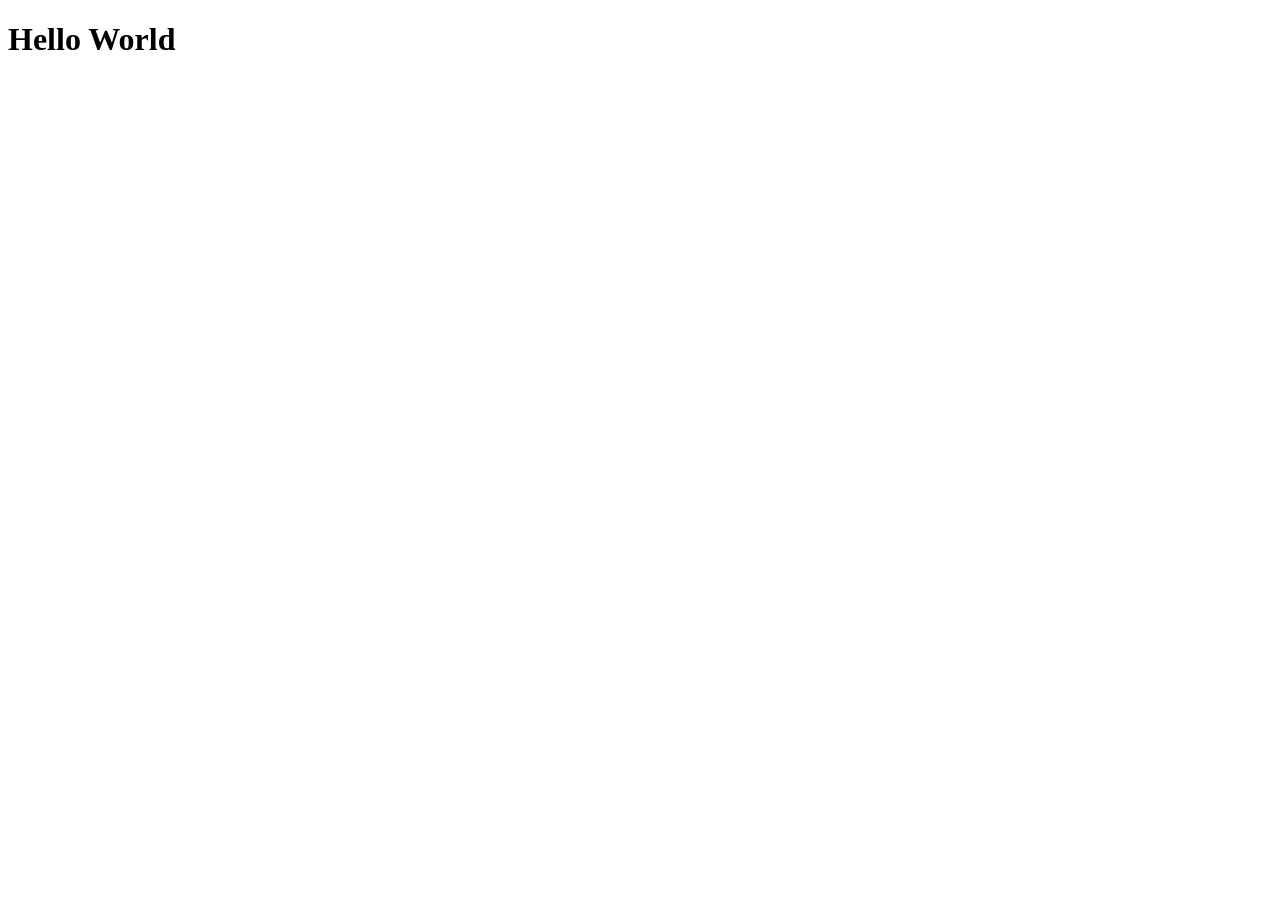
==== index.html @ 813969f3 "index.html" ====
<!DOCTYPE html>

<html>

	<head>

		<meta charset="utf-8" />

		<meta name="viewport" content="width=device-width, initial-scale=1">

		<title>WebCatX</title>

	</head>

	<body>

		<h1>Hello World</h1>

	</body>

</html>
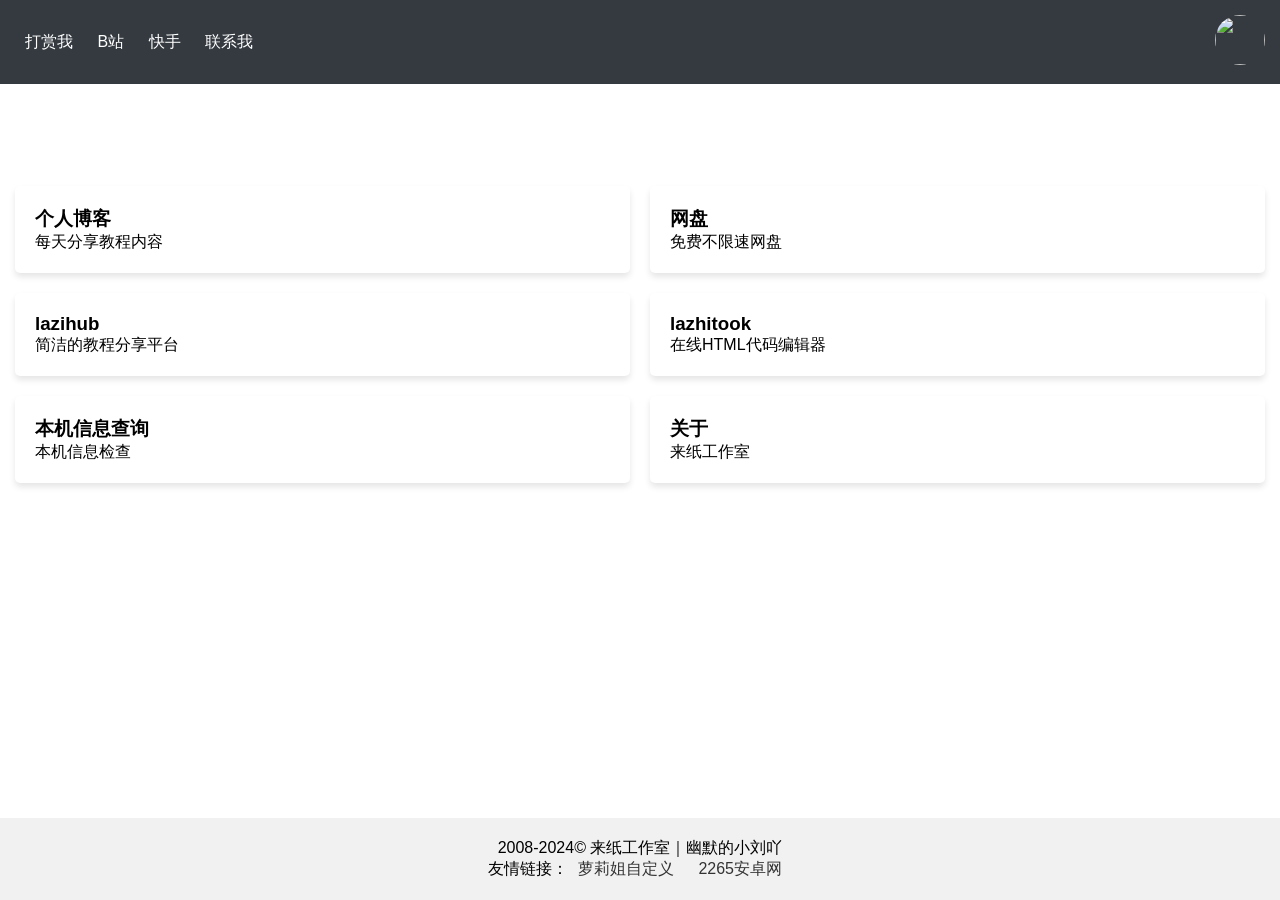
==== commit c3721f9f: "更新 index.html" ====
--- a/index.html
+++ b/index.html
@@ -1,21 +1,258 @@
+
 <!DOCTYPE html>
-
-<html>
-
-	<head>
-
-		<meta charset="utf-8" />
-
-		<meta name="viewport" content="width=device-width, initial-scale=1">
-
-		<title>WebCatX</title>
-
-	</head>
-
-	<body>
-
-		<h1>Hello World</h1>
-
-	</body>
-
+<html lang="zh">
+<head>
+    <meta charset="UTF-8">
+    <meta name="viewport" content="width=device-width, initial-scale=1.0">
+    <title>幽默的小刘吖个人主页</title>
+    <style>
+        /* 内嵌CSS样式 */
+        body, h3, p {
+            margin: 0;
+            padding: 0;
+        }
+        header {
+            background-color:  #343a40;
+            color: white;
+            padding: 15px;
+            display: flex;
+            justify-content: space-between;
+            align-items: center;
+        }
+        .nav a {
+            color: white;
+            text-decoration: none;
+            margin: 0 10px;
+        }
+        .profile img {
+            border-radius: 50%;
+            width: 50px;
+            height: 50px;
+            object-fit: cover;
+        }
+        .website-list {
+            display: grid;
+            grid-template-columns: repeat(2, 1fr);
+            gap: 20px;
+            padding: 15px;
+        }
+        .website-block {
+            background-color: white;
+            box-shadow: 0 4px 6px rgba(0, 0, 0, 0.1);
+            padding: 20px;
+            border-radius: 5px;
+            cursor: pointer;
+            transition: transform 0.3s;
+        }
+        .website-block:hover {
+            transform: translateY(-5px);
+        }
+        footer {
+            background-color:  #007bff;
+            padding: 20px;
+            text-align: center;
+            font-size: 14px;
+        }
+        .translucent-bar {
+            position: fixed;
+            bottom: 0;
+            left: 0;
+            right: 0;
+            height: 50px;
+            background-color: rgba(0, 0, 0, 0.5);
+            display: flex;
+            align-items: center;
+            justify-content: center;
+            color: white;
+            font-size: 16px;
+        }
+    </style>
+    <script>
+        // 内嵌JS脚本
+        document.addEventListener('DOMContentLoaded', function() {
+            var blocks = document.querySelectorAll('.website-block');
+blocks.forEach(function(block) {
+                block.addEventListener('click', function() {
+                    window.location.href = this.dataset.url; // 使用data-url属性跳转
+                });
+            });
+        });
+    </script>
+</head>
+<body>
+    <!-- 顶栏区域 -->
+    <header>
+        <div class="nav">
+            <a href="https://flowus.cn/share/e90296a1-c5f4-4582-ac3c-02f20d5fc34e">打赏我</a>
+            <a href="https://b23.tv/sJ3cZkA">B站             </a>
+            <a href="https://v.kuaishou.com/Q9ZbKR">快手</a>
+            <a href="https://flowus.cn/share/ec836f1d-db61-4f2b-841c-03243377e831
+">联系我</a>
+        </div>
+        <div class="profile">
+            <a href="https://xiaoliu1775.top" target="_blank"><img src="https://s21.ax1x.com/2024/07/31/pkO1CNV.jpg" ></a>
+        </div>
+    </header>
+
+</body>
 </html>
+<h1>&#12288</h1>
+
+    <!-- 网站列表区域，点击跳转 -->
+    <main class="website-list">
+        <div class="website-block" data-url="uid1564896.html">
+            <h3>个人博客</h3>
+            <p>每天分享教程内容</p>
+        </div>
+        <div class="website-block" data-url="https://cloud.xiaoliu1775.top">
+            <h3>网盘</h3>
+            <p>免费不限速网盘</p>
+        </div>
+        <div class="website-block" data-url="https://flowus.cn/share/84c8af88-6528-4493-8638-a72fdb5965a4">
+            <h3>lazihub</h3>
+            <p>简洁的教程分享平台</p>
+        </div>
+        <div class="website-block" data-url="lithtml.html">
+            <h3>lazhitook</h3>
+            <p>在线HTML代码编辑器</p>
+        </div>
+<div class="website-block" data-url="https://sino.rth10.com/Check.html">
+            <h3>本机信息查询</h3>
+            <p>本机信息检查</p>
+        </div>
+<div class="website-block" data-url="https://flowus.cn/share/792b2ab3-aa1e-421a-8b6e-22c88ee75308">
+            <h3>关于</h3>
+            <p>来纸工作室</p>
+        </div>
+    <!-- 更多网站块... -->
+    </main>
+    </body>
+ </html>
+    <head>
+<style>
+body {
+  font-family: Arial, sans-serif;
+  display: flex;
+  flex-direction: column;
+  min-height: 100vh;
+  margin: 0;
+}
+
+.header {
+  position: fixed;
+  top: 0;
+  left: 0;
+  right: 0;
+  background-color: #333;
+  color: white;
+  padding: 15px;
+  display: flex;
+  justify-content: space-between;
+  z-index: 100;
+}
+
+.search-box {
+  position: relative;
+  width: 300px;
+  margin: -450px auto -100px;
+  border-radius: 20px;
+  box-shadow: 0 4px 6px rgba(0,0,0,0.1);
+  overflow: hidden;
+}
+
+.search-box input {
+  width: 100%;
+  padding: 15px 15px;
+  border: none;
+  outline: none;
+  background-color: #f9f9f9;
+  border-radius: 40px;
+  transition: width 0.4s ease-in-out;
+}
+
+.search-box button {
+  position: absolute;
+  top: 50%;
+  right: 20px;
+  transform: translateY(-50%);
+  background-color: transparent;
+  border: none;
+  cursor: pointer;
+}
+
+.sidebar {
+  position: fixed;
+  top: 60px;
+  right: -300px;
+  width: 300px;
+  height: calc(100vh - 60px);
+  background-color: #f1f1f1;
+  transition: right 0.3s;
+  z-index: 100;
+}
+
+.sidebar.open {
+  right: 0;
+}
+
+.category {
+  margin-top: 120px;
+}
+
+.card {
+  background-color: #fff;
+  border-radius: 10px;
+  padding: 20px;
+  box-shadow: 0 2px 4px rgba(0,0,0,0.1);
+  text-align: center;
+  margin: 10px;
+  transition: box-shadow 0.3s;
+}
+
+.card:hover {
+  box-shadow: 0 8px 16px rgba(0,0,0,0.2);
+}
+
+.footer {
+  background-color: #f1f1f1;
+  padding: 20px;
+  text-align: center;
+  position: absolute;
+  bottom: 0;
+  left: 0;
+  right: 0;
+}
+
+.footer p {
+  margin: 0;
+}
+
+.footer a {
+  color: #333;
+  text-decoration: none;
+  margin: 0 10px;
+}
+</style>
+<script>
+document.querySelector('.toggle-sidebar').addEventListener('click', function() {
+  document.querySelector('.sidebar').classList.toggle('open');
+});
+
+document.querySelectorAll('.card').forEach(card => {
+  card.addEventListener('click', function(e) {
+    e.preventDefault();
+    console.log('Clicked on:', this.href);
+  });
+});
+</script>
+
+
+<p>  </p>
+</div>
+<div class="footer">
+  <p>2008-2024©&#32  来纸工作室｜幽默的小刘吖
+  <p>友情链接：<a href="http://ass.xiaoliu1775.icu">萝莉姐自定义</a> <a href="http://2265.com/">2265安卓网</a>
+</div>
+
+</body>
+</html>
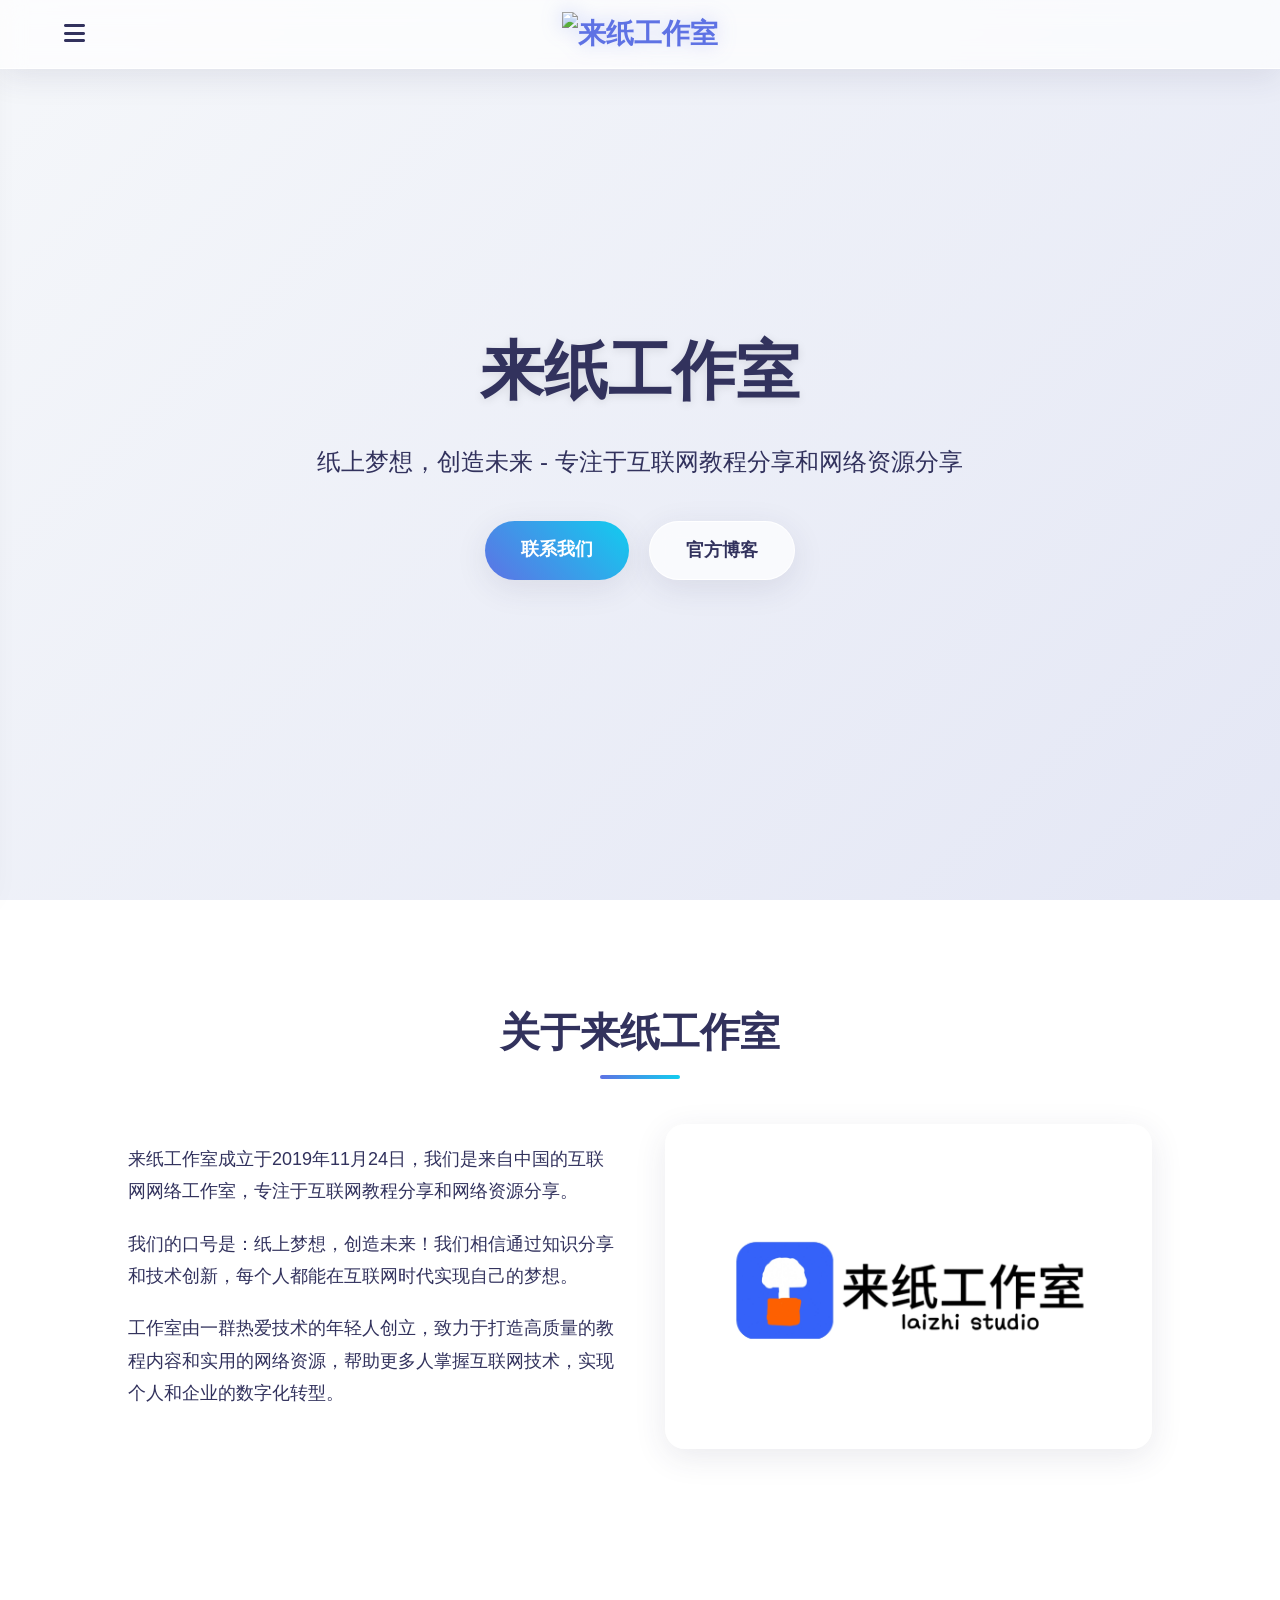
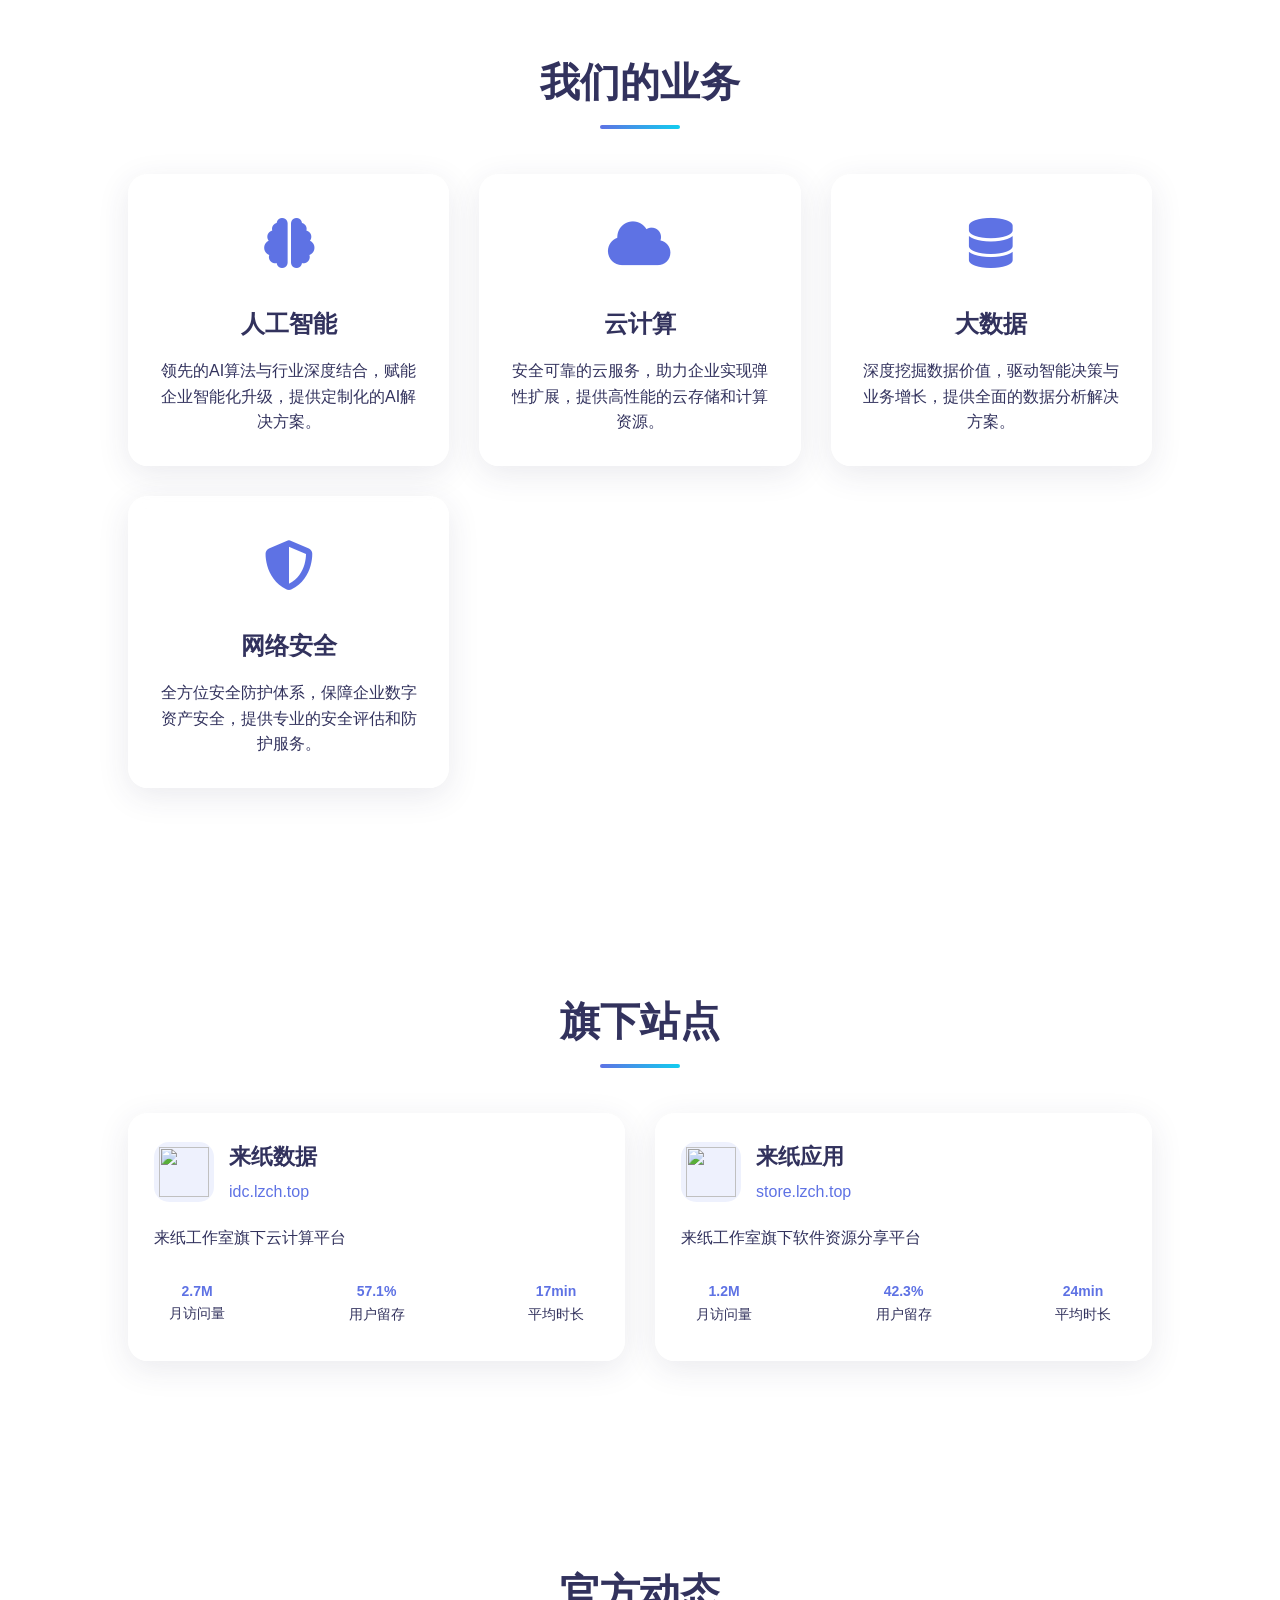
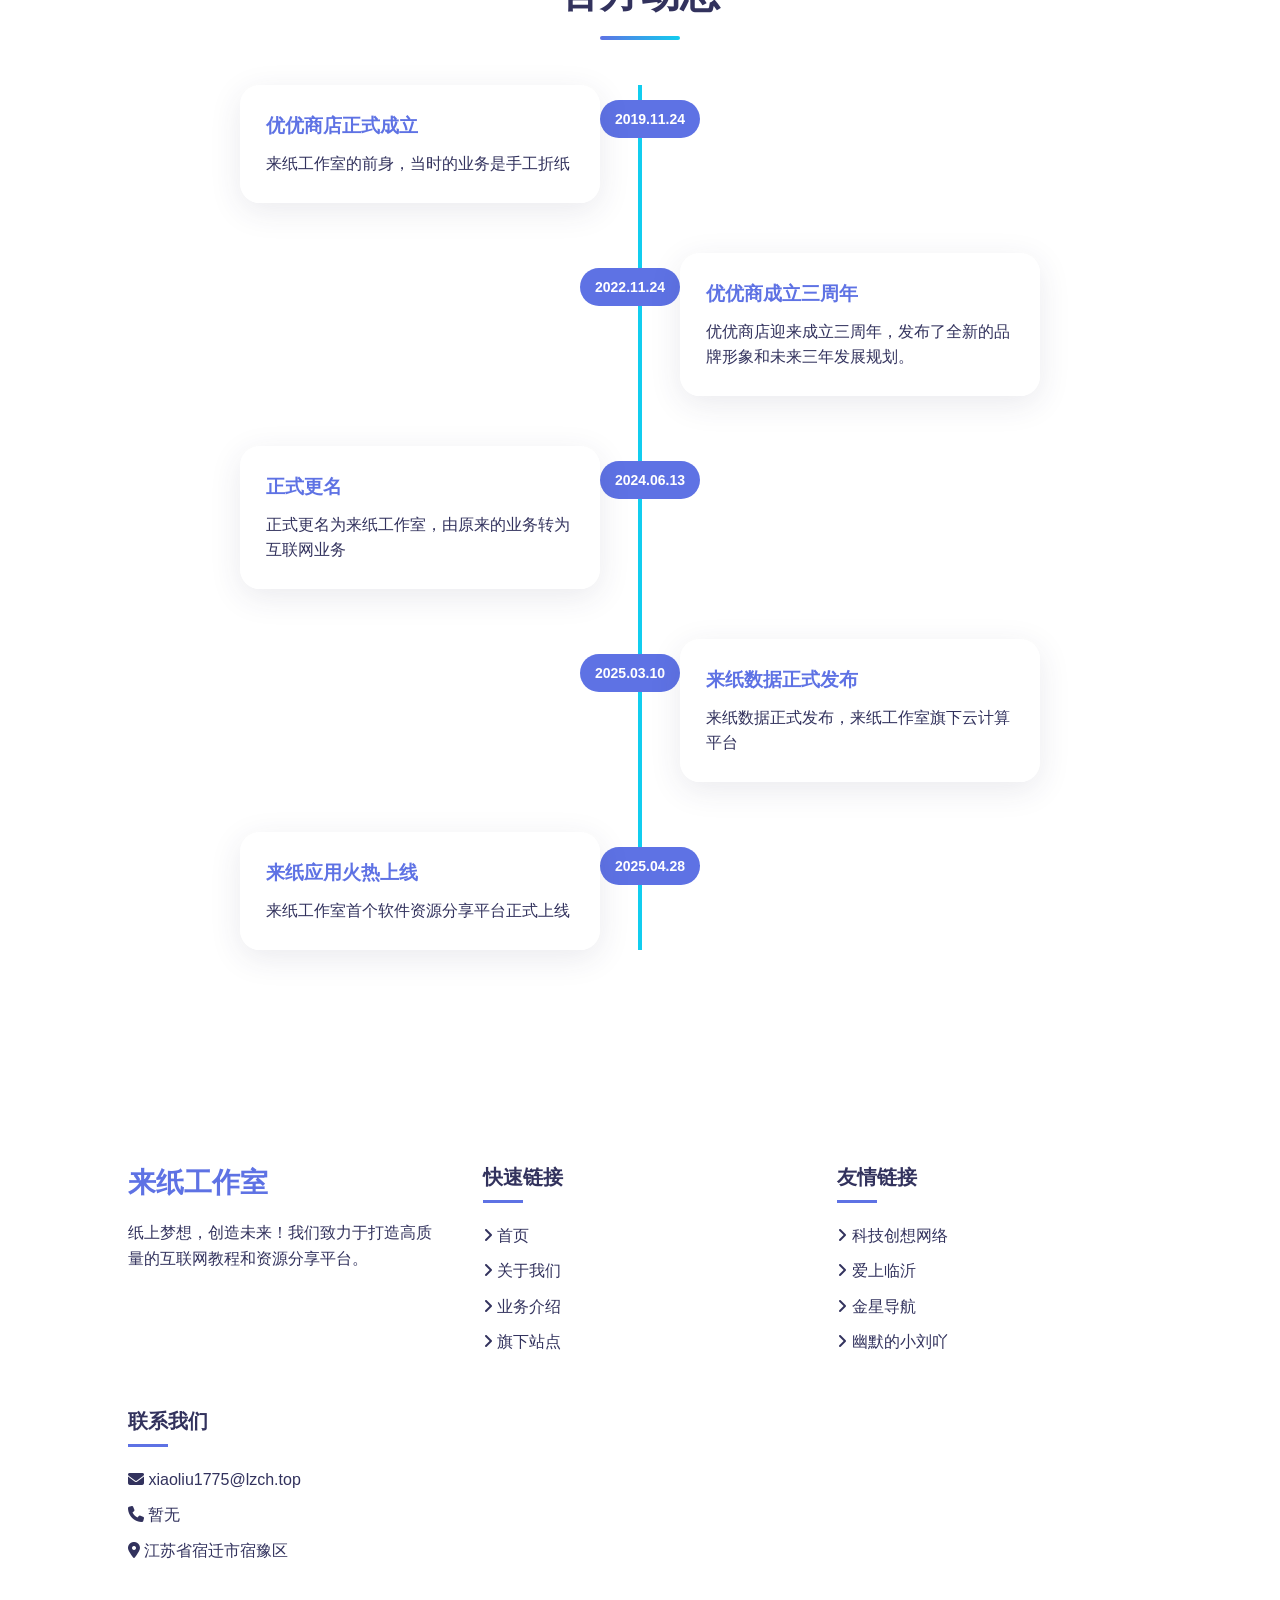
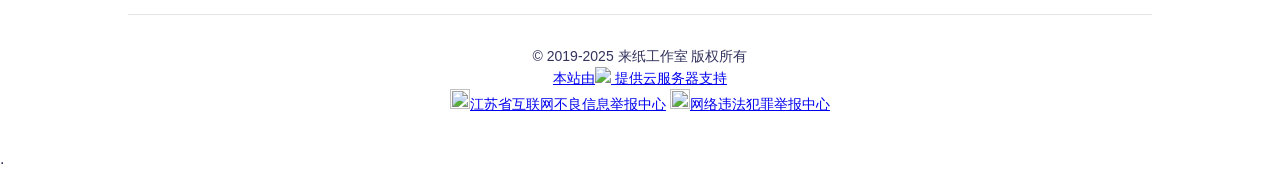
==== commit 17f3b531: "Add files via upload" ====
--- a/index.html
+++ b/index.html
@@ -1,258 +1,337 @@
-
 <!DOCTYPE html>
-<html lang="zh">
+<html lang="zh-CN">
 <head>
     <meta charset="UTF-8">
+    <meta http-equiv="X-UA-Compatible" content="IE=edge,chrome=1"/ >
     <meta name="viewport" content="width=device-width, initial-scale=1.0">
-    <title>幽默的小刘吖个人主页</title>
-    <style>
-        /* 内嵌CSS样式 */
-        body, h3, p {
-            margin: 0;
-            padding: 0;
-        }
-        header {
-            background-color:  #343a40;
-            color: white;
-            padding: 15px;
-            display: flex;
-            justify-content: space-between;
-            align-items: center;
-        }
-        .nav a {
-            color: white;
-            text-decoration: none;
-            margin: 0 10px;
-        }
-        .profile img {
-            border-radius: 50%;
-            width: 50px;
-            height: 50px;
-            object-fit: cover;
-        }
-        .website-list {
-            display: grid;
-            grid-template-columns: repeat(2, 1fr);
-            gap: 20px;
-            padding: 15px;
-        }
-        .website-block {
-            background-color: white;
-            box-shadow: 0 4px 6px rgba(0, 0, 0, 0.1);
-            padding: 20px;
-            border-radius: 5px;
-            cursor: pointer;
-            transition: transform 0.3s;
-        }
-        .website-block:hover {
-            transform: translateY(-5px);
-        }
-        footer {
-            background-color:  #007bff;
-            padding: 20px;
-            text-align: center;
-            font-size: 14px;
-        }
-        .translucent-bar {
-            position: fixed;
-            bottom: 0;
-            left: 0;
-            right: 0;
-            height: 50px;
-            background-color: rgba(0, 0, 0, 0.5);
-            display: flex;
-            align-items: center;
-            justify-content: center;
-            color: white;
-            font-size: 16px;
-        }
-    </style>
-    <script>
-        // 内嵌JS脚本
-        document.addEventListener('DOMContentLoaded', function() {
-            var blocks = document.querySelectorAll('.website-block');
-blocks.forEach(function(block) {
-                block.addEventListener('click', function() {
-                    window.location.href = this.dataset.url; // 使用data-url属性跳转
-                });
-            });
-        });
-    </script>
+    <title>来纸工作室 - 纸上梦想，创造未来</title>
+    <meta name="title" content="江苏省来纸网络科技工作室">
+    <link rel="icon" href="/favicon.ico" type="image/x-icon">
+    <meta name="keywords" content="来纸工作室,互联网业务,技术与分享,来纸工作室运营团队,网站搭建,云计算平台">
+    <meta name="Description" content="来纸工作室，成立于2019年11月24日，我们是来自中国的互联网网络工作室，专注于互联网教程分享和网络资源分享的互联网工作室。我们的口号是:纸上梦想，创造未来！">
+    <link rel="stylesheet" href="https://cdnjs.cloudflare.com/ajax/libs/font-awesome/6.4.0/css/all.min.css">
+    <link rel="stylesheet" href="css/style.css">
+    <script src="js/script.js"></script> <!-- 调用js来实现侧滑拦 -->
+        
 </head>
 <body>
-    <!-- 顶栏区域 -->
-    <header>
-        <div class="nav">
-            <a href="https://flowus.cn/share/e90296a1-c5f4-4582-ac3c-02f20d5fc34e">打赏我</a>
-            <a href="https://b23.tv/sJ3cZkA">B站             </a>
-            <a href="https://v.kuaishou.com/Q9ZbKR">快手</a>
-            <a href="https://flowus.cn/share/ec836f1d-db61-4f2b-841c-03243377e831
-">联系我</a>
-        </div>
-        <div class="profile">
-            <a href="https://xiaoliu1775.top" target="_blank"><img src="https://s21.ax1x.com/2024/07/31/pkO1CNV.jpg" ></a>
-        </div>
-    </header>
-
+    <!-- 导航栏 -->
+    <nav class="navbar">
+        <button class="sidebar-toggle">
+            <i class="fas fa-bars"></i>
+        </button>
+        <div class="logo">
+            <img src="https://img1.zhuxu.asia/img/2025/05/7a21.png" alt="来纸工作室">
+        </div>
+    </nav>
+<!-- 侧边栏 -->
+    <div class="sidebar">
+        <a href="#"><i class="fas fa-home"></i> 首页</a>
+        <a href="blog.html"><i class="fas fa-newspaper"></i> 官方文章</a>
+        <a href="link.html" class="active"><i class="fas fa-link"></i> 友情链接</a>
+        <a href="#about"><i class="fas fa-info-circle"></i> 关于我们</a>
+        <a href="#services"><i class="fas fa-cogs"></i> 业务介绍</a>
+        <a href="#sites"><i class="fas fa-globe"></i> 旗下站点</a>
+        <a href="#timeline"><i class="fas fa-history"></i> 官方动态</a>
+        <a href="#contact"><i class="fas fa-envelope"></i> 联系我们</a>
+        <br>
+    <button onclick="window.open('kjcx1pro-API/')" 
+        style="position:fixed; right:20px; background:#4285f4; color:white; border:none; padding:12px 24px; border-radius:8px; cursor:pointer">用户中心</button>
+    </div>
+    
+    <div class="sidebar-overlay"></div>
+
+    <!-- 首页顶部图 -->
+    <section class="hero">
+        <h1>来纸工作室</h1>
+        <p>纸上梦想，创造未来 - 专注于互联网教程分享和网络资源分享</p>
+        <div class="hero-buttons">
+            <a href="#contact" class="btn btn-primary">联系我们</a>
+            <a href="blog.html" class="btn">官方博客</a>
+        </div>
+    </section>
+
+    <!-- 关于我们 -->
+    <section id="about" class="section">
+        <h2 class="section-title">关于来纸工作室</h2>
+        <div class="about">
+            <div class="about-content">
+                <p>来纸工作室成立于2019年11月24日，我们是来自中国的互联网网络工作室，专注于互联网教程分享和网络资源分享。</p>
+                <p>我们的口号是：纸上梦想，创造未来！我们相信通过知识分享和技术创新，每个人都能在互联网时代实现自己的梦想。</p>
+                <p>工作室由一群热爱技术的年轻人创立，致力于打造高质量的教程内容和实用的网络资源，帮助更多人掌握互联网技术，实现个人和企业的数字化转型。</p>
+            </div>
+            <div class="about-image">
+                <img src="img/lz.png" alt="工作室团队">
+            </div>
+        </div>
+    </section>
+
+    <!-- 业务介绍 -->
+    <section id="services" class="section services">
+        <h2 class="section-title">我们的业务</h2>
+        <div class="services-grid">
+            <div class="service-card">
+                <div class="service-icon">
+                    <i class="fas fa-brain"></i>
+                </div>
+                <h3>人工智能</h3>
+                <p>领先的AI算法与行业深度结合，赋能企业智能化升级，提供定制化的AI解决方案。</p>
+            </div>
+            
+            <div class="service-card">
+                <div class="service-icon">
+                    <i class="fas fa-cloud"></i>
+                </div>
+                <h3>云计算</h3>
+                <p>安全可靠的云服务，助力企业实现弹性扩展，提供高性能的云存储和计算资源。</p>
+            </div>
+            
+            <div class="service-card">
+                <div class="service-icon">
+                    <i class="fas fa-database"></i>
+                </div>
+                <h3>大数据</h3>
+                <p>深度挖掘数据价值，驱动智能决策与业务增长，提供全面的数据分析解决方案。</p>
+            </div>
+            
+            <div class="service-card">
+                <div class="service-icon">
+                    <i class="fas fa-shield-alt"></i>
+                </div>
+                <h3>网络安全</h3>
+                <p>全方位安全防护体系，保障企业数字资产安全，提供专业的安全评估和防护服务。</p>
+            </div>
+        </div>
+    </section>
+
+    <!-- 旗下站点 -->
+    <section id="sites" class="section">
+        <h2 class="section-title">旗下站点</h2>
+        <div class="sites-grid">
+            <div class="site-card">
+                <div class="site-header">
+                    <div class="site-icon">
+                        <img src="https://img1.zhuxu.asia/img/2025/05/c247.png" width="50" height="50">
+                    </div>
+                    <div class="site-info">
+                        <h3>来纸数据</h3>
+                        <a href="https://idc.lzch.top/">idc.lzch.top</a>
+                    </div>
+                </div>
+                <p class="site-description">来纸工作室旗下云计算平台</p>
+                <div class="site-stats">
+                    <div class="stat-item">
+                        <div class="stat-value">2.7M</div>
+                        <div>月访问量</div>
+                    </div>
+                    <div class="stat-item">
+                        <div class="stat-value">57.1%</div>
+                        <div>用户留存</div>
+                    </div>
+                    <div class="stat-item">
+                        <div class="stat-value">17min</div>
+                        <div>平均时长</div>
+                    </div>
+                </div>
+            </div>
+            
+            <div class="site-card">
+                <div class="site-header">
+                    <div class="site-icon">
+                        <img src="https://img1.zhuxu.asia/img/2025/06/7dee.png" width="50" height="50">
+                    </div>
+                    <div class="site-info">
+                        <h3>来纸应用</h3>
+                        <a href="https://store.lzch.top">store.lzch.top</a>
+                    </div>
+                </div>
+                <p class="site-description">来纸工作室旗下软件资源分享平台</p>
+                <div class="site-stats">
+                    <div class="stat-item">
+                        <div class="stat-value">1.2M</div>
+                        <div>月访问量</div>
+                    </div>
+                    <div class="stat-item">
+                        <div class="stat-value">42.3%</div>
+                        <div>用户留存</div>
+                    </div>
+                    <div class="stat-item">
+                        <div class="stat-value">24min</div>
+                        <div>平均时长</div>
+                    </div>
+                </div>
+            </div>
+        </div>
+    </section>
+
+    <!-- 官方动态 -->
+    <section id="timeline" class="section">
+        <h2 class="section-title">官方动态</h2>
+        <div class="timeline">
+            <div class="timeline-item">
+                <div class="timeline-date">2019.11.24</div>
+                <div class="timeline-content">
+                    <h3>优优商店正式成立</h3>
+                    <p>来纸工作室的前身，当时的业务是手工折纸</p>
+                </div>
+            </div>
+            
+            <div class="timeline-item">
+                <div class="timeline-date">2022.11.24</div>
+                <div class="timeline-content">
+                    <h3>优优商成立三周年</h3>
+                    <p>优优商店迎来成立三周年，发布了全新的品牌形象和未来三年发展规划。</p>
+                </div>
+            </div>
+            
+            <div class="timeline-item">
+                <div class="timeline-date">2024.06.13</div>
+                <div class="timeline-content">
+                    <h3>正式更名</h3>
+                    <p>正式更名为来纸工作室，由原来的业务转为互联网业务</p>
+                </div>
+            </div>
+            
+            <div class="timeline-item">
+                <div class="timeline-date">2025.03.10</div>
+                <div class="timeline-content">
+                    <h3>来纸数据正式发布</h3>
+                    <p>来纸数据正式发布，来纸工作室旗下云计算平台</p>
+                </div>
+            </div>
+            
+            <div class="timeline-item">
+                <div class="timeline-date">2025.04.28</div>
+                <div class="timeline-content">
+                    <h3>来纸应用火热上线</h3>
+                    <p>来纸工作室首个软件资源分享平台正式上线</p>
+                </div>
+            </div>
+        </div>
+    </section>
+
+    <!-- 页脚 -->
+    <footer id="contact">
+        <div class="footer-content">
+            <div class="footer-links">
+                <div class="footer-logo">来纸工作室</div>
+                <p>纸上梦想，创造未来！我们致力于打造高质量的互联网教程和资源分享平台。</p>
+            </div>
+            
+            <div class="footer-links">
+                <h3>快速链接</h3>
+                <ul>
+                    <li><a href="#"><i class="fas fa-angle-right"></i> 首页</a></li>
+                    <li><a href="#about"><i class="fas fa-angle-right"></i> 关于我们</a></li>
+                    <li><a href="#services"><i class="fas fa-angle-right"></i> 业务介绍</a></li>
+                    <li><a href="#sites"><i class="fas fa-angle-right"></i> 旗下站点</a></li>
+                </ul>
+            </div>
+            
+            <div class="footer-links">
+                <h3>友情链接</h3>
+                <ul>
+                    <li><a href="https://www.kjcx1.top"><i class="fas fa-angle-right"></i> 科技创想网络</a></li>
+                    <li><a href="https://053986.xyz/"><i class="fas fa-angle-right"></i> 爱上临沂</a></li>
+                    <li><a href="https://dh.hx520.fun/"><i class="fas fa-angle-right"></i> 金星导航</a></li>
+                    <li><a href="https://blog.lzch.top/"><i class="fas fa-angle-right"></i> 幽默的小刘吖</a></li>
+                </ul>
+            </div><div class="footer-links">
+                <h3>联系我们</h3>
+                <ul>
+                    <li><i class="fas fa-envelope"></i> xiaoliu1775@lzch.top</li>
+                    <li><i class="fas fa-phone"></i> 暂无</li>
+                    <li><i class="fas fa-map-marker-alt"></i> 江苏省宿迁市宿豫区</li>
+                </ul>
+            </div>
+        </div>
+        
+        <div class="copyright">
+            &copy; 2019-2025 来纸工作室 版权所有
+         <br><a href="https://idc.lzch.top" target="_blank"> 本站由<img src="https://img1.zhuxu.asia/img/2025/03/0d97.png" width="50" /> 提供云服务器支持</a>
+         <br><a href="https://www.js12377.cn/" title="中央网信办举报中心" target="_blank"><img style="width:20px;height:20px;" src="https://img1.zhuxu.asia/img/2024/12/2261d05c406a6473.png">江苏省互联网不良信息举报中心</a>
+<a href="https://cyberpolice.mps.gov.cn/" title="网络违法犯罪举报中心" target="_blank"><img style="width:20px;height:20px;" src="https://img1.zhuxu.asia/img/2025/02/4e31.png">网络违法犯罪举报中心</a>
+        </div>
+    </footer>
+
+    <script>
+        // 导航栏滚动效果
+        window.addEventListener('scroll', function() {
+            const navbar = document.querySelector('.navbar');
+            if (window.scrollY > 50) {
+                navbar.classList.add('scrolled');
+            } else {
+                navbar.classList.remove('scrolled');
+            }
+        });
+        
+        // 侧边栏切换
+        const sidebarToggle = document.querySelector('.sidebar-toggle');
+        const sidebar = document.querySelector('.sidebar');
+        const overlay = document.querySelector('.sidebar-overlay');
+        
+        sidebarToggle.addEventListener('click', function() {
+            sidebar.classList.toggle('active');
+            overlay.classList.toggle('active');
+        });
+        
+        overlay.addEventListener('click', function() {
+            sidebar.classList.remove('active');
+            overlay.classList.remove('active');
+        });
+        
+        // 平滑滚动
+        document.querySelectorAll('a[href^="#"]').forEach(anchor => {
+            anchor.addEventListener('click', function(e) {
+                e.preventDefault();
+                
+                const target = document.querySelector(this.getAttribute('href'));
+                if (target) {
+                    // 关闭侧边栏
+                    sidebar.classList.remove('active');
+                    overlay.classList.remove('active');
+                    
+                    window.scrollTo({
+                        top: target.offsetTop - 80,
+                        behavior: 'smooth'
+                    });
+                }
+            });
+        });
+        
+        // 页面加载动画
+        window.addEventListener('load', function() {
+            document.body.classList.add('loaded');
+            
+            // 元素动画
+            const animateOnScroll = () => {
+                const elements = document.querySelectorAll('.service-card, .site-card, .timeline-item');
+                elements.forEach(el => {
+                    const position = el.getBoundingClientRect();
+                    if (position.top < window.innerHeight * 0.9) {
+                        el.style.opacity = '1';
+                        el.style.transform = 'translateY(0)';
+                    }
+                });
+            };
+            
+            // 初始化元素位置
+            document.querySelectorAll('.service-card, .site-card').forEach(el => {
+                el.style.opacity = '0';
+                el.style.transform = 'translateY(30px)';
+                el.style.transition = 'opacity 0.6s ease, transform 0.6s ease';
+            });
+            
+            document.querySelectorAll('.timeline-item').forEach(el => {
+                el.style.opacity = '0';
+                el.style.transform = 'translateX(-30px)';
+                el.style.transition = 'opacity 0.6s ease, transform 0.6s ease';
+            });
+            
+            // 监听滚动事件
+            window.addEventListener('scroll', animateOnScroll);
+            animateOnScroll(); // 初始执行一次
+        });
+    </script>
 </body>
-</html>
-<h1>&#12288</h1>
-
-    <!-- 网站列表区域，点击跳转 -->
-    <main class="website-list">
-        <div class="website-block" data-url="uid1564896.html">
-            <h3>个人博客</h3>
-            <p>每天分享教程内容</p>
-        </div>
-        <div class="website-block" data-url="https://cloud.xiaoliu1775.top">
-            <h3>网盘</h3>
-            <p>免费不限速网盘</p>
-        </div>
-        <div class="website-block" data-url="https://flowus.cn/share/84c8af88-6528-4493-8638-a72fdb5965a4">
-            <h3>lazihub</h3>
-            <p>简洁的教程分享平台</p>
-        </div>
-        <div class="website-block" data-url="lithtml.html">
-            <h3>lazhitook</h3>
-            <p>在线HTML代码编辑器</p>
-        </div>
-<div class="website-block" data-url="https://sino.rth10.com/Check.html">
-            <h3>本机信息查询</h3>
-            <p>本机信息检查</p>
-        </div>
-<div class="website-block" data-url="https://flowus.cn/share/792b2ab3-aa1e-421a-8b6e-22c88ee75308">
-            <h3>关于</h3>
-            <p>来纸工作室</p>
-        </div>
-    <!-- 更多网站块... -->
-    </main>
-    </body>
- </html>
-    <head>
-<style>
-body {
-  font-family: Arial, sans-serif;
-  display: flex;
-  flex-direction: column;
-  min-height: 100vh;
-  margin: 0;
-}
-
-.header {
-  position: fixed;
-  top: 0;
-  left: 0;
-  right: 0;
-  background-color: #333;
-  color: white;
-  padding: 15px;
-  display: flex;
-  justify-content: space-between;
-  z-index: 100;
-}
-
-.search-box {
-  position: relative;
-  width: 300px;
-  margin: -450px auto -100px;
-  border-radius: 20px;
-  box-shadow: 0 4px 6px rgba(0,0,0,0.1);
-  overflow: hidden;
-}
-
-.search-box input {
-  width: 100%;
-  padding: 15px 15px;
-  border: none;
-  outline: none;
-  background-color: #f9f9f9;
-  border-radius: 40px;
-  transition: width 0.4s ease-in-out;
-}
-
-.search-box button {
-  position: absolute;
-  top: 50%;
-  right: 20px;
-  transform: translateY(-50%);
-  background-color: transparent;
-  border: none;
-  cursor: pointer;
-}
-
-.sidebar {
-  position: fixed;
-  top: 60px;
-  right: -300px;
-  width: 300px;
-  height: calc(100vh - 60px);
-  background-color: #f1f1f1;
-  transition: right 0.3s;
-  z-index: 100;
-}
-
-.sidebar.open {
-  right: 0;
-}
-
-.category {
-  margin-top: 120px;
-}
-
-.card {
-  background-color: #fff;
-  border-radius: 10px;
-  padding: 20px;
-  box-shadow: 0 2px 4px rgba(0,0,0,0.1);
-  text-align: center;
-  margin: 10px;
-  transition: box-shadow 0.3s;
-}
-
-.card:hover {
-  box-shadow: 0 8px 16px rgba(0,0,0,0.2);
-}
-
-.footer {
-  background-color: #f1f1f1;
-  padding: 20px;
-  text-align: center;
-  position: absolute;
-  bottom: 0;
-  left: 0;
-  right: 0;
-}
-
-.footer p {
-  margin: 0;
-}
-
-.footer a {
-  color: #333;
-  text-decoration: none;
-  margin: 0 10px;
-}
-</style>
-<script>
-document.querySelector('.toggle-sidebar').addEventListener('click', function() {
-  document.querySelector('.sidebar').classList.toggle('open');
-});
-
-document.querySelectorAll('.card').forEach(card => {
-  card.addEventListener('click', function(e) {
-    e.preventDefault();
-    console.log('Clicked on:', this.href);
-  });
-});
-</script>
-
-
-<p>  </p>
-</div>
-<div class="footer">
-  <p>2008-2024©&#32  来纸工作室｜幽默的小刘吖
-  <p>友情链接：<a href="http://ass.xiaoliu1775.icu">萝莉姐自定义</a> <a href="http://2265.com/">2265安卓网</a>
-</div>
-
-</body>
-</html>+</html>.
--- a/css/style.css
+++ b/css/style.css
@@ -0,0 +1,595 @@
+* {
+            margin: 0;
+            padding: 0;
+            box-sizing: border-box;
+            font-family: 'Segoe UI', 'Microsoft YaHei', sans-serif;
+        }
+        
+        :root {
+            --primary: #5e72e4;
+            --secondary: #11cdef;
+            --accent: #2dce89;
+            --light: rgba(255, 255, 255, 0.95);
+            --dark: #32325d;
+            --glass: rgba(255, 255, 255, 0.7);
+            --glass-border: rgba(255, 255, 255, 0.9);
+            --shadow: 0 8px 32px rgba(50, 50, 93, 0.1);
+            --transition: all 0.4s ease;
+        }
+        
+        body {
+            background: linear-gradient(135deg, #f5f7fa, #e4e7f5);
+            color: var(--dark);
+            line-height: 1.6;
+            background-attachment: fixed;
+            overflow-x: hidden;
+        }
+        
+        /* 导航栏样式 */
+        .navbar {
+            position: fixed;
+            top: 0;
+            left: 0;
+            width: 100%;
+            display: flex;
+            justify-content: space-between;
+            align-items: center;
+            padding: 20px 5%;
+            background: var(--glass);
+            backdrop-filter: blur(12px);
+            -webkit-backdrop-filter: blur(12px);
+            border-bottom: 1px solid var(--glass-border);
+            z-index: 1000;
+            transition: var(--transition);
+            box-shadow: var(--shadow);
+        }
+        
+        .navbar.scrolled {
+            padding: 15px 5%;
+            background: rgba(255, 255, 255, 0.95);
+        }
+        
+        .logo {
+            position: absolute;
+            left: 50%;
+            transform: translateX(-50%);
+            font-size: 28px;
+            font-weight: 700;
+            color: var(--primary);
+        }
+        
+        .logo img {
+            height: 50px;
+            filter: drop-shadow(0 0 10px rgba(94, 114, 228, 0.3));
+        }
+        
+        .sidebar-toggle {
+            background: none;
+            border: none;
+            color: var(--dark);
+            font-size: 24px;
+            cursor: pointer;
+            z-index: 1001;
+        }
+      /* 侧边栏 */
+        .sidebar {
+            position: fixed;
+            top: 0;
+            left: -300px;
+            width: 280px;
+            height: 100%;
+            background: var(--glass);
+            backdrop-filter: blur(15px);
+            -webkit-backdrop-filter: blur(15px);
+            padding: 80px 20px 20px;
+            z-index: 999;
+            transition: var(--transition);
+            border-right: 1px solid var(--glass-border);
+            box-shadow: 10px 0 30px rgba(0, 0, 0, 0.05);
+        }
+        
+        .sidebar.active {
+            left: 0;
+        }
+        
+        .sidebar a {
+            display: block;
+            color: var(--dark);
+            text-decoration: none;
+            padding: 12px 15px;
+            margin: 10px 0;
+            border-radius: 8px;
+            transition: var(--transition);
+        }
+        
+        .sidebar a:hover {
+            background: rgba(94, 114, 228, 0.1);
+        }
+        
+        .sidebar-overlay {
+            position: fixed;
+            top: 0;
+            left: 0;
+            width: 100%;
+            height: 100%;
+            background: rgba(0, 0, 0, 0.3);
+            backdrop-filter: blur(5px);
+            z-index: 998;
+            opacity: 0;
+            visibility: hidden;
+            transition: var(--transition);
+        }
+        
+        .sidebar-overlay.active {
+            opacity: 1;
+            visibility: visible;
+        }
+      /* 首页顶部图 */
+        .hero {
+            height: 100vh;
+            display: flex;
+            flex-direction: column;
+            justify-content: center;
+            align-items: center;
+            text-align: center;
+            padding: 0 20px;
+            position: relative;
+            overflow: hidden;
+            color: var(--dark);
+        }
+        
+        .hero::before {
+            content: '';
+            position: absolute;
+            top: 0;
+            left: 0;
+            width: 100%;
+            height: 100%;
+            background: url('https://images.unsplash.com/photo-1517245386807-bb43f82c33c4?q=80&w=2070') no-repeat center/cover;
+            opacity: 0.2;
+            z-index: -1;
+        }
+        
+        .hero h1 {
+            font-size: 4rem;
+            margin-bottom: 20px;
+            text-shadow: 0 2px 10px rgba(0, 0, 0, 0.1);
+        }
+        
+        .hero p {
+            font-size: 1.5rem;
+            max-width: 700px;
+            margin-bottom: 40px;
+            color: var(--dark);
+        }
+        
+        .hero-buttons {
+            display: flex;
+            gap: 20px;
+            z-index: 1;
+        }
+        
+        .btn {
+            padding: 14px 36px;
+            border-radius: 50px;
+            text-decoration: none;
+            font-weight: 600;
+            transition: var(--transition);
+            backdrop-filter: blur(10px);
+            -webkit-backdrop-filter: blur(10px);
+            border: 1px solid var(--glass-border);
+            background: var(--glass);
+            color: var(--dark);
+            font-size: 18px;
+            box-shadow: var(--shadow);
+        }
+        
+        .btn:hover {
+            transform: translateY(-5px);
+            box-shadow: 0 10px 20px rgba(0, 0, 0, 0.1);
+            background: rgba(255, 255, 255, 0.9);
+        }
+        
+        .btn-primary {
+            background: linear-gradient(45deg, var(--primary), var(--secondary));
+            border: none;
+            color: white;
+        }
+        
+        /* 内容区域 */
+        .section {
+            padding: 100px 10%;
+        }
+      .section-title {
+            text-align: center;
+            font-size: 2.5rem;
+            margin-bottom: 60px;
+            position: relative;
+            color: var(--dark);
+        }
+        
+        .section-title::after {
+            content: '';
+            position: absolute;
+            bottom: -15px;
+            left: 50%;
+            transform: translateX(-50%);
+            width: 80px;
+            height: 4px;
+            background: linear-gradient(to right, var(--primary), var(--secondary));
+            border-radius: 2px;
+        }
+        
+        /* 关于我们 */
+        .about {
+            display: flex;
+            align-items: center;
+            gap: 50px;
+            flex-wrap: wrap;
+        }
+        
+        .about-content {
+            flex: 1;
+            min-width: 300px;
+        }
+        
+        .about-content p {
+            margin-bottom: 20px;
+            font-size: 18px;
+            line-height: 1.8;
+            color: var(--dark);
+        }
+        
+        .about-image {
+            flex: 1;
+            min-width: 300px;
+            border-radius: 20px;
+            overflow: hidden;
+            box-shadow: var(--shadow);
+        }
+        
+        .about-image img {
+            width: 100%;
+            height: auto;
+            display: block;
+            transition: transform 0.5s ease;
+        }
+        
+        .about-image:hover img {
+            transform: scale(1.05);
+        }
+        
+        /* 业务介绍 */
+        .services {
+            background: rgba(255, 255, 255, 0.3);
+            backdrop-filter: blur(5px);
+            -webkit-backdrop-filter: blur(5px);
+            border-top: 1px solid var(--glass-border);
+            border-bottom: 1px solid var(--glass-border);
+        }
+        
+        .services-grid {
+            display: grid;
+            grid-template-columns: repeat(auto-fit, minmax(280px, 1fr));
+            gap: 30px;
+        }
+        
+        .service-card {
+            background: var(--glass);
+            border: 1px solid var(--glass-border);
+            border-radius: 20px;
+            padding: 30px;
+            text-align: center;
+            transition: var(--transition);
+            backdrop-filter: blur(10px);
+            -webkit-backdrop-filter: blur(10px);
+            box-shadow: var(--shadow);
+            color: var(--dark);
+        }
+        
+        .service-card:hover {
+            transform: translateY(-10px);
+            box-shadow: 0 15px 30px rgba(0, 0, 0, 0.1);
+        }
+        
+        .service-icon {
+            font-size: 50px;
+            margin-bottom: 20px;
+            color: var(--primary);
+        }
+        
+        .service-card h3 {
+            font-size: 24px;
+            margin-bottom: 15px;
+        }
+      /* 旗下站点 */
+        .sites-grid {
+            display: grid;
+            grid-template-columns: repeat(auto-fit, minmax(320px, 1fr));
+            gap: 30px;
+        }
+        
+        .site-card {
+            background: var(--glass);
+            border: 1px solid var(--glass-border);
+            border-radius: 20px;
+            padding: 25px;
+            transition: var(--transition);
+            backdrop-filter: blur(10px);
+            -webkit-backdrop-filter: blur(10px);
+            display: flex;
+            flex-direction: column;
+            box-shadow: var(--shadow);
+            color: var(--dark);
+        }
+        
+        .site-card:hover {
+            transform: translateY(-5px);
+            background: rgba(255, 255, 255, 0.8);
+        }
+        
+        .site-header {
+            display: flex;
+            align-items: center;
+            margin-bottom: 20px;
+        }
+        
+        .site-icon {
+            width: 60px;
+            height: 60px;
+            background: rgba(94, 114, 228, 0.1);
+            border-radius: 15px;
+            display: flex;
+            align-items: center;
+            justify-content: center;
+            margin-right: 15px;
+            font-size: 24px;
+            color: var(--primary);
+        }
+        
+        .site-info h3 {
+            font-size: 22px;
+            margin-bottom: 5px;
+        }
+        
+        .site-info a {
+            color: var(--primary);
+            text-decoration: none;
+            font-size: 16px;
+        }
+        
+        .site-info a:hover {
+            text-decoration: underline;
+        }
+        
+        .site-description {
+            flex-grow: 1;
+            margin-bottom: 20px;
+            color: var(--dark);
+        }
+        
+        .site-stats {
+            display: flex;
+            justify-content: space-between;
+            background: rgba(255, 255, 255, 0.5);
+            padding: 10px 15px;
+            border-radius: 10px;
+            font-size: 14px;
+        }
+        
+        .stat-item {
+            text-align: center;
+        }
+        
+        .stat-value {
+            font-weight: bold;
+            color: var(--primary);
+        }
+        
+        /* 官方动态 */
+        .timeline {
+            position: relative;
+            max-width: 800px;
+            margin: 0 auto;
+        }
+        
+        .timeline::before {
+            content: '';
+            position: absolute;
+            top: 0;
+            bottom: 0;
+            left: 50%;
+            width: 4px;
+            background: var(--secondary);
+            transform: translateX(-50%);
+        }
+        
+        .timeline-item {
+            position: relative;
+            margin-bottom: 50px;
+            width: calc(50% - 40px);
+        }
+        
+        .timeline-item:nth-child(odd) {
+            left: 0;
+        }
+        
+        .timeline-item:nth-child(even) {
+            left: calc(50% + 40px);
+        }
+        
+        .timeline-content {
+            background: var(--glass);
+            border: 1px solid var(--glass-border);
+            border-radius: 20px;
+            padding: 25px;
+            backdrop-filter: blur(10px);
+            -webkit-backdrop-filter: blur(10px);
+            box-shadow: var(--shadow);
+            color: var(--dark);
+        }
+        
+        .timeline-content h3 {
+            color: var(--primary);
+            margin-bottom: 10px;
+        }
+        
+        .timeline-date {
+            position: absolute;
+            top: 15px;
+            right: -100px;
+            background: var(--primary);
+            color: white;
+            padding: 8px 15px;
+            border-radius: 20px;
+            font-size: 14px;
+            font-weight: bold;
+        }
+        
+        .timeline-item:nth-child(even) .timeline-date {
+            left: -100px;
+            right: auto;
+        }
+      /* 页脚 */
+        footer {
+            background: rgba(255, 255, 255, 0.5);
+            padding: 60px 10% 30px;
+            border-top: 1px solid var(--glass-border);
+            color: var(--dark);
+        }
+        
+        .footer-content {
+            display: grid;
+            grid-template-columns: repeat(auto-fit, minmax(250px, 1fr));
+            gap: 40px;
+            margin-bottom: 40px;
+        }
+        
+        .footer-logo {
+            font-size: 28px;
+            font-weight: 700;
+            margin-bottom: 15px;
+            color: var(--primary);
+        }
+        
+        .footer-links h3 {
+            margin-bottom: 20px;
+            font-size: 20px;
+            position: relative;
+            padding-bottom: 10px;
+            color: var(--dark);
+        }
+        
+        .footer-links h3::after {
+            content: '';
+            position: absolute;
+            bottom: 0;
+            left: 0;
+            width: 40px;
+            height: 3px;
+            background: var(--primary);
+        }
+        
+        .footer-links ul {
+            list-style: none;
+        }
+        
+        .footer-links li {
+            margin-bottom: 10px;
+        }
+        
+        .footer-links a {
+            color: var(--dark);
+            text-decoration: none;
+            transition: var(--transition);
+        }
+        
+        .footer-links a:hover {
+            color: var(--primary);
+            padding-left: 5px;
+        }
+        
+        .copyright {
+            text-align: center;
+            padding-top: 30px;
+            border-top: 1px solid rgba(0, 0, 0, 0.1);
+            color: var(--dark);
+            font-size: 14px;
+        }
+        
+        /* 响应式设计 */
+        @media (max-width: 992px) {
+            .hero h1 {
+                font-size: 3rem;
+            }
+            
+            .section {
+                padding: 80px 5%;
+            }
+        }
+        
+        @media (max-width: 768px) {
+            .hero h1 {
+                font-size: 2.5rem;
+            }
+            
+            .hero p {
+                font-size: 1.2rem;
+            }
+            
+            .hero-buttons {
+                flex-direction: column;
+                gap: 15px;
+            }
+            
+            .btn {
+                width: 100%;
+                text-align: center;
+            }
+            
+            .timeline::before {
+                left: 30px;
+            }
+            
+            .timeline-item {
+                width: calc(100% - 80px);
+                margin-left: 40px;
+            }
+            
+            .timeline-item:nth-child(even) {
+                left: 0;
+            }
+            
+            .timeline-date {
+                left: -100px !important;
+                right: auto !important;
+            }
+        }
+        
+        @media (max-width: 576px) {
+            .navbar {
+                padding: 15px;
+            }
+            
+            .logo {
+                font-size: 22px;
+            }
+            
+            .hero h1 {
+                font-size: 2rem;
+            }
+            
+            .section-title {
+                font-size: 2rem;
+            }
+            
+            .about {
+                flex-direction: column;
+            }
+            
+            .timeline-date {
+                position: static;
+                margin-top: 10px;
+                display: inline-block;
+            }
+        }
